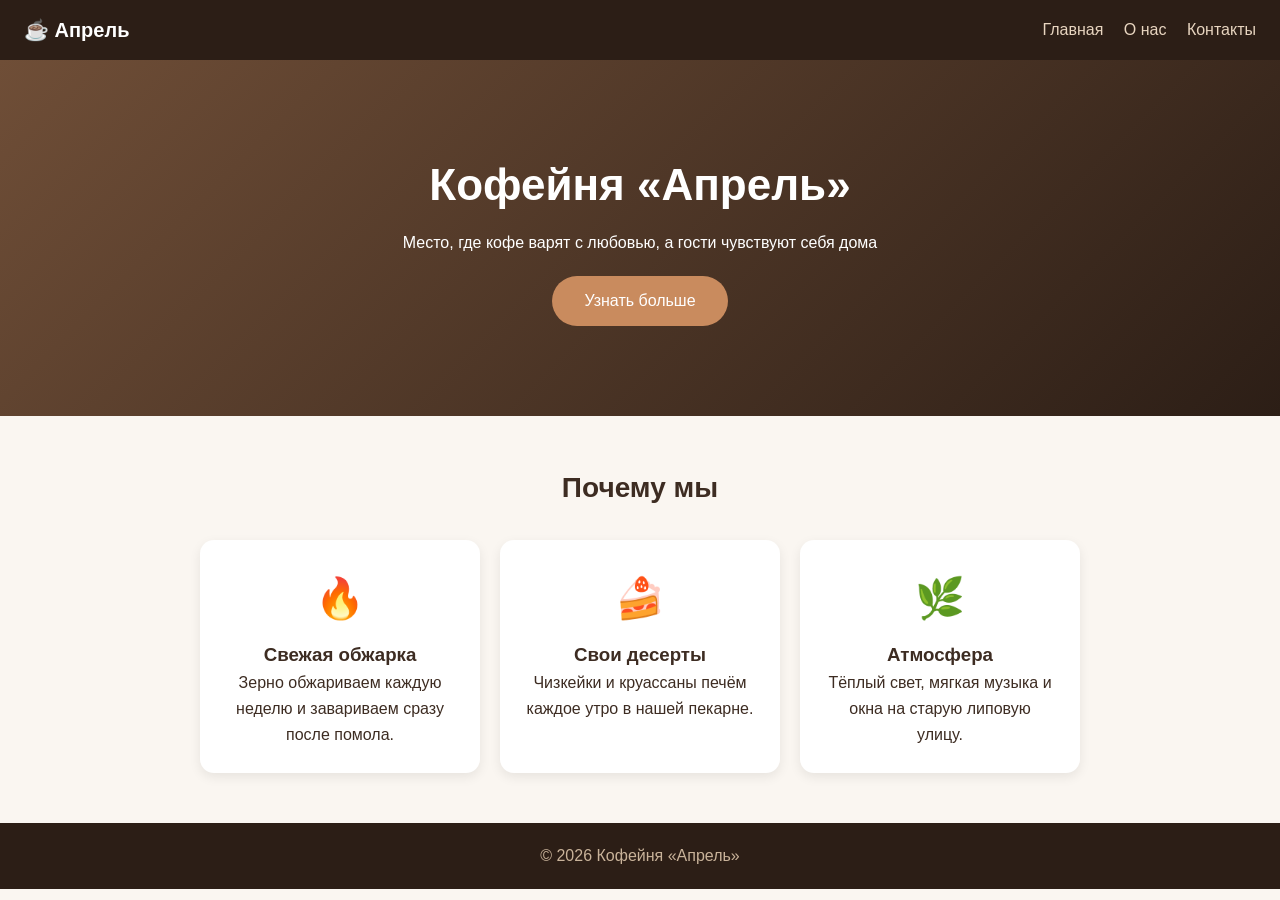
==== index.html @ be5c1bcc "Add files via upload" ====
<!DOCTYPE html>
<html lang="ru">
<head>
  <meta charset="UTF-8">
  <meta name="viewport" content="width=device-width, initial-scale=1.0">
  <title>Кофейня «Апрель» — главная</title>
  <link rel="stylesheet" href="style.css">
</head>
<body>
  <header class="header">
    <div class="logo">☕ Апрель</div>
    <nav class="nav">
      <a href="index.html">Главная</a>
      <a href="about.html">О нас</a>
      <a href="contacts.html">Контакты</a>
    </nav>
  </header>

  <section class="hero">
    <h1>Кофейня «Апрель»</h1>
    <p>Место, где кофе варят с любовью, а гости чувствуют себя дома</p>
    <a href="about.html" class="btn">Узнать больше</a>
  </section>

  <section class="section">
    <h2>Почему мы</h2>
    <div class="cards">
      <div class="card">
        <div class="icon">🔥</div>
        <h3>Свежая обжарка</h3>
        <p>Зерно обжариваем каждую неделю и завариваем сразу после помола.</p>
      </div>
      <div class="card">
        <div class="icon">🍰</div>
        <h3>Свои десерты</h3>
        <p>Чизкейки и круассаны печём каждое утро в нашей пекарне.</p>
      </div>
      <div class="card">
        <div class="icon">🌿</div>
        <h3>Атмосфера</h3>
        <p>Тёплый свет, мягкая музыка и окна на старую липовую улицу.</p>
      </div>
    </div>
  </section>

  <footer class="footer">© 2026 Кофейня «Апрель»</footer>
</body>
</html>
---- style.css ----
* { margin: 0; padding: 0; box-sizing: border-box; }

body {
  font-family: Arial, sans-serif;
  background: #faf6f1;
  color: #3d2c22;
  line-height: 1.6;
}

.header {
  display: flex;
  justify-content: space-between;
  align-items: center;
  padding: 14px 24px;
  background: #2c1e16;
}

.logo { color: #fff; font-weight: bold; font-size: 20px; }

.nav a {
  color: #e8d5c0;
  text-decoration: none;
  margin-left: 16px;
}

.nav a:hover { color: #fff; }

.hero {
  padding: 90px 20px;
  text-align: center;
  color: #fff;
  background: linear-gradient(135deg, #6f4e37, #2c1e16);
}

.hero.small { padding: 50px 20px; }

.hero h1 { font-size: 44px; margin-bottom: 10px; }

.btn {
  display: inline-block;
  margin-top: 20px;
  background: #c98b5e;
  color: #fff;
  text-decoration: none;
  padding: 12px 32px;
  border-radius: 30px;
  border: none;
  font-size: 16px;
  cursor: pointer;
}

.section {
  max-width: 1000px;
  margin: 0 auto;
  padding: 50px 20px;
}

.section h2 { text-align: center; margin-bottom: 30px; font-size: 28px; }

.cards { display: flex; gap: 20px; flex-wrap: wrap; justify-content: center; }

.card {
  background: #fff;
  border-radius: 14px;
  padding: 26px;
  width: 280px;
  text-align: center;
  box-shadow: 0 4px 12px rgba(0,0,0,0.08);
}

.icon { font-size: 40px; margin-bottom: 10px; }

.block {
  background: #fff;
  border-radius: 14px;
  padding: 26px;
  margin-bottom: 20px;
  box-shadow: 0 4px 12px rgba(0,0,0,0.08);
}

.block ul { margin-left: 22px; }

form input, form textarea {
  width: 100%;
  padding: 12px;
  margin-bottom: 12px;
  border: 1px solid #d9c8b8;
  border-radius: 8px;
  font-size: 15px;
  font-family: inherit;
}

#result { margin-top: 10px; color: #2e7d32; font-weight: bold; }

.footer {
  background: #2c1e16;
  color: #c9b39a;
  text-align: center;
  padding: 20px;
}
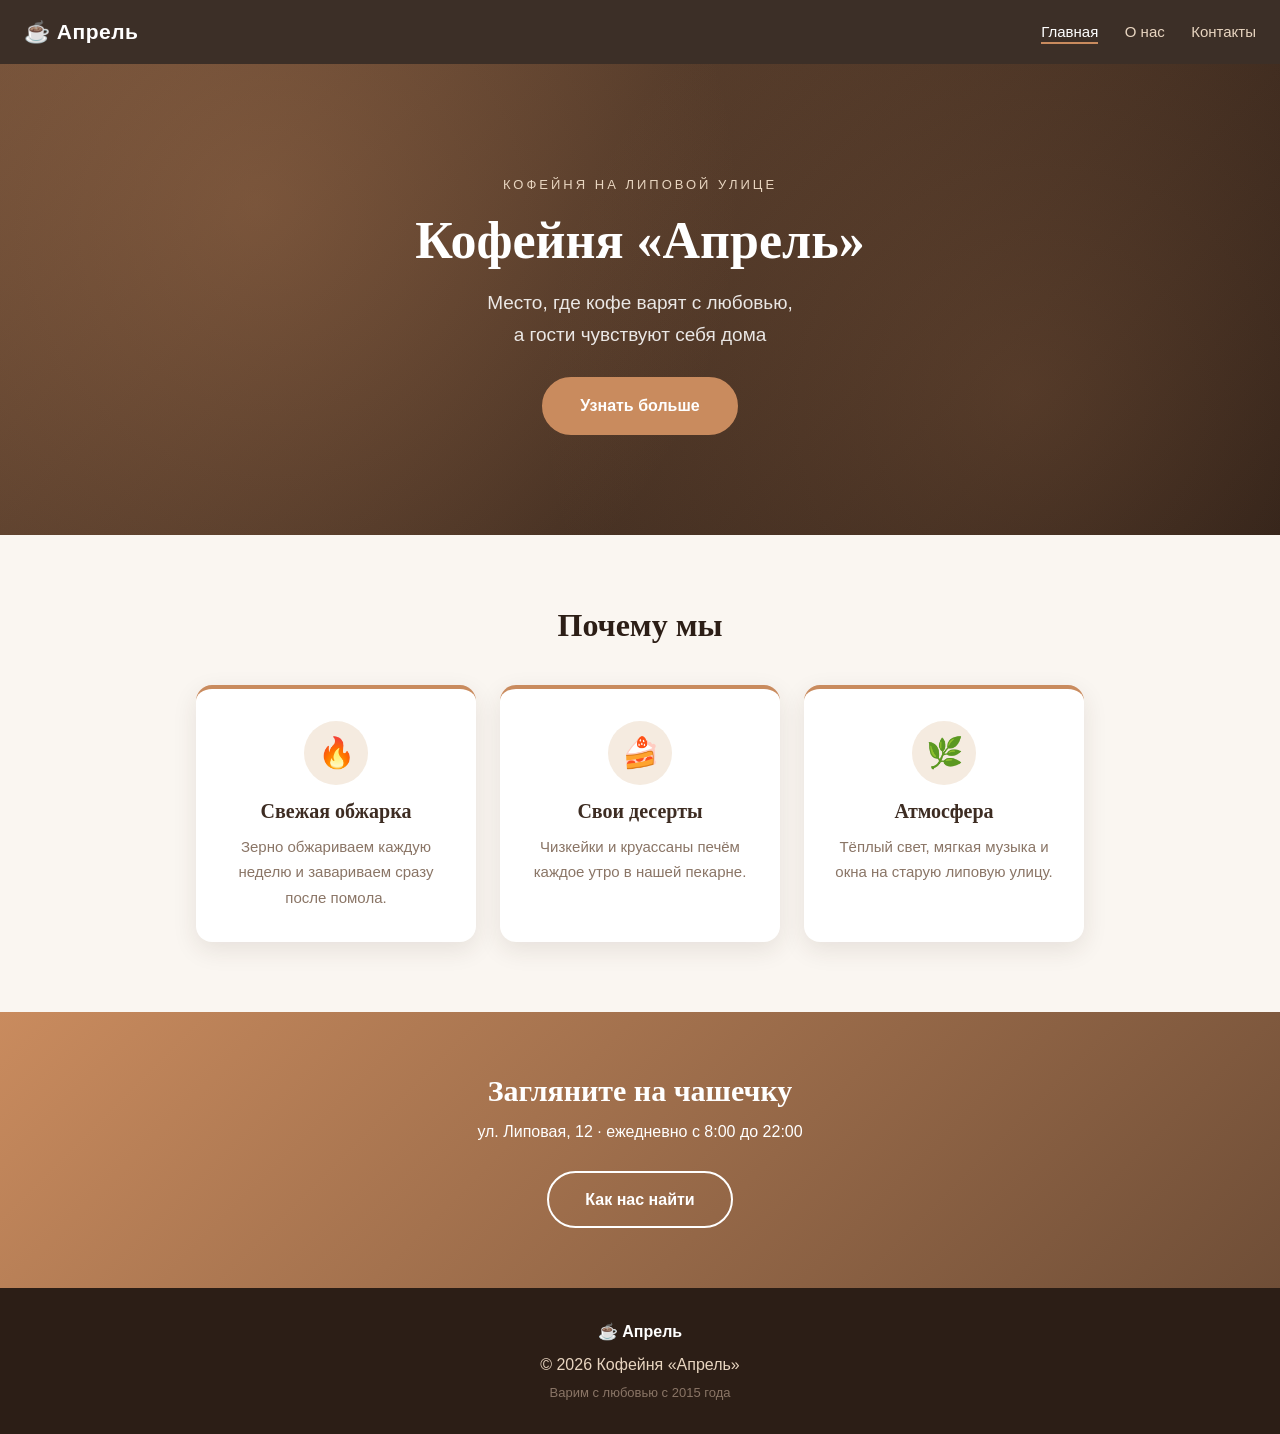
==== commit 713ba9f7: "Add files via upload" ====
--- a/index.html
+++ b/index.html
@@ -7,42 +7,55 @@
   <link rel="stylesheet" href="style.css">
 </head>
 <body>
-  <header class="header">
-    <div class="logo">☕ Апрель</div>
+  <header class="header" id="header">
+    <a class="logo" href="index.html">☕ Апрель</a>
     <nav class="nav">
-      <a href="index.html">Главная</a>
-      <a href="about.html">О нас</a>
+      <a href="index.html" class="active">Главная</a>
+      <a href="about (1).html">О нас</a>
       <a href="contacts.html">Контакты</a>
     </nav>
   </header>
 
   <section class="hero">
+    <p class="hero-eyebrow">Кофейня на Липовой улице</p>
     <h1>Кофейня «Апрель»</h1>
-    <p>Место, где кофе варят с любовью, а гости чувствуют себя дома</p>
-    <a href="about.html" class="btn">Узнать больше</a>
+    <p class="hero-text">Место, где кофе варят с любовью,<br>а гости чувствуют себя дома</p>
+    <a href="about (1).html" class="btn">Узнать больше</a>
   </section>
 
   <section class="section">
-    <h2>Почему мы</h2>
+    <h2 class="section-title">Почему мы</h2>
     <div class="cards">
-      <div class="card">
+      <article class="card reveal">
         <div class="icon">🔥</div>
         <h3>Свежая обжарка</h3>
         <p>Зерно обжариваем каждую неделю и завариваем сразу после помола.</p>
-      </div>
-      <div class="card">
+      </article>
+      <article class="card reveal">
         <div class="icon">🍰</div>
         <h3>Свои десерты</h3>
         <p>Чизкейки и круассаны печём каждое утро в нашей пекарне.</p>
-      </div>
-      <div class="card">
+      </article>
+      <article class="card reveal">
         <div class="icon">🌿</div>
         <h3>Атмосфера</h3>
         <p>Тёплый свет, мягкая музыка и окна на старую липовую улицу.</p>
-      </div>
+      </article>
     </div>
   </section>
 
-  <footer class="footer">© 2026 Кофейня «Апрель»</footer>
+  <section class="banner reveal">
+    <h2>Загляните на чашечку</h2>
+    <p>ул. Липовая, 12 &middot; ежедневно с 8:00 до 22:00</p>
+    <a href="contacts.html" class="btn btn-outline">Как нас найти</a>
+  </section>
+
+  <footer class="footer">
+    <p class="footer-logo">☕ Апрель</p>
+    <p>© 2026 Кофейня «Апрель»</p>
+    <p class="footer-note">Варим с любовью с 2015 года</p>
+  </footer>
+
+  <script src="script.js"></script>
 </body>
 </html>
--- a/style.css
+++ b/style.css
@@ -1,101 +1,306 @@
+/* ===== Переменные и база ===== */
+:root {
+  --bg: #faf6f1;
+  --surface: #ffffff;
+  --dark: #2c1e16;
+  --dark-soft: #3d2c22;
+  --coffee: #6f4e37;
+  --accent: #c98b5e;
+  --accent-dark: #a96a3f;
+  --cream: #e8d5c0;
+  --muted: #8a7566;
+  --radius: 16px;
+  --shadow: 0 8px 24px rgba(61, 44, 34, 0.10);
+  --shadow-hover: 0 14px 34px rgba(61, 44, 34, 0.18);
+  --transition: 0.25s ease;
+}
+
 * { margin: 0; padding: 0; box-sizing: border-box; }
 
+html { scroll-behavior: smooth; }
+
 body {
-  font-family: Arial, sans-serif;
-  background: #faf6f1;
-  color: #3d2c22;
-  line-height: 1.6;
-}
-
+  font-family: "Segoe UI", "Helvetica Neue", Arial, sans-serif;
+  background: var(--bg);
+  color: var(--dark-soft);
+  line-height: 1.7;
+}
+
+h1, h2, h3 { font-family: Georgia, "Times New Roman", serif; line-height: 1.25; }
+
+img { max-width: 100%; }
+
+/* ===== Шапка ===== */
 .header {
+  position: sticky;
+  top: 0;
+  z-index: 10;
   display: flex;
   justify-content: space-between;
   align-items: center;
   padding: 14px 24px;
-  background: #2c1e16;
-}
-
-.logo { color: #fff; font-weight: bold; font-size: 20px; }
+  background: rgba(44, 30, 22, 0.92);
+  backdrop-filter: blur(8px);
+  transition: box-shadow var(--transition);
+}
+
+.header.scrolled { box-shadow: 0 4px 16px rgba(0, 0, 0, 0.25); }
+
+.logo {
+  color: #fff;
+  font-weight: 700;
+  font-size: 21px;
+  letter-spacing: 0.5px;
+  text-decoration: none;
+  transition: color var(--transition);
+}
+
+.logo:hover { color: var(--accent); }
 
 .nav a {
-  color: #e8d5c0;
+  color: var(--cream);
   text-decoration: none;
-  margin-left: 16px;
-}
-
-.nav a:hover { color: #fff; }
-
+  margin-left: 22px;
+  font-size: 15px;
+  position: relative;
+  padding: 4px 0;
+  transition: color var(--transition);
+}
+
+.nav a::after {
+  content: "";
+  position: absolute;
+  left: 0;
+  bottom: 0;
+  width: 100%;
+  height: 2px;
+  background: var(--accent);
+  transform: scaleX(0);
+  transform-origin: left;
+  transition: transform var(--transition);
+}
+
+.nav a:hover, .nav a.active { color: #fff; }
+.nav a:hover::after, .nav a.active::after { transform: scaleX(1); }
+
+/* ===== Hero ===== */
 .hero {
-  padding: 90px 20px;
+  padding: 110px 20px 100px;
   text-align: center;
   color: #fff;
-  background: linear-gradient(135deg, #6f4e37, #2c1e16);
-}
-
-.hero.small { padding: 50px 20px; }
-
-.hero h1 { font-size: 44px; margin-bottom: 10px; }
-
+  background:
+    radial-gradient(circle at 20% 30%, rgba(201, 139, 94, 0.25), transparent 45%),
+    radial-gradient(circle at 80% 70%, rgba(201, 139, 94, 0.18), transparent 45%),
+    linear-gradient(135deg, var(--coffee), var(--dark));
+}
+
+.hero-small { padding: 70px 20px 60px; }
+
+.hero-eyebrow {
+  text-transform: uppercase;
+  letter-spacing: 3px;
+  font-size: 13px;
+  color: var(--cream);
+  margin-bottom: 12px;
+}
+
+.hero h1 { font-size: 52px; margin-bottom: 14px; }
+.hero-small h1 { font-size: 40px; }
+
+.hero-text { font-size: 19px; color: rgba(255, 255, 255, 0.88); }
+
+/* ===== Кнопки ===== */
 .btn {
   display: inline-block;
-  margin-top: 20px;
-  background: #c98b5e;
+  margin-top: 26px;
+  background: var(--accent);
   color: #fff;
   text-decoration: none;
-  padding: 12px 32px;
+  padding: 13px 36px;
   border-radius: 30px;
-  border: none;
+  border: 2px solid var(--accent);
   font-size: 16px;
+  font-weight: 600;
   cursor: pointer;
-}
-
+  transition: background var(--transition), transform var(--transition), box-shadow var(--transition);
+}
+
+.btn:hover {
+  background: var(--accent-dark);
+  border-color: var(--accent-dark);
+  transform: translateY(-2px);
+  box-shadow: var(--shadow-hover);
+}
+
+.btn-outline {
+  background: transparent;
+  border-color: #fff;
+}
+
+.btn-outline:hover { background: rgba(255, 255, 255, 0.15); border-color: #fff; }
+
+/* ===== Секции ===== */
 .section {
   max-width: 1000px;
   margin: 0 auto;
-  padding: 50px 20px;
-}
-
-.section h2 { text-align: center; margin-bottom: 30px; font-size: 28px; }
-
-.cards { display: flex; gap: 20px; flex-wrap: wrap; justify-content: center; }
+  padding: 70px 20px;
+}
+
+.section-title {
+  text-align: center;
+  margin-bottom: 40px;
+  font-size: 32px;
+  color: var(--dark);
+}
+
+.section-title.left { text-align: left; margin-bottom: 18px; }
+
+.lead { font-size: 18px; margin-bottom: 14px; }
+
+.block {
+  background: var(--surface);
+  border-radius: var(--radius);
+  padding: 34px;
+  margin-bottom: 20px;
+  box-shadow: var(--shadow);
+}
+
+.block p { margin-bottom: 10px; }
+
+/* ===== Карточки ===== */
+.cards {
+  display: flex;
+  gap: 24px;
+  flex-wrap: wrap;
+  justify-content: center;
+}
 
 .card {
-  background: #fff;
-  border-radius: 14px;
-  padding: 26px;
+  background: var(--surface);
+  border-radius: var(--radius);
+  padding: 32px 26px;
   width: 280px;
   text-align: center;
-  box-shadow: 0 4px 12px rgba(0,0,0,0.08);
-}
-
-.icon { font-size: 40px; margin-bottom: 10px; }
-
-.block {
-  background: #fff;
-  border-radius: 14px;
-  padding: 26px;
-  margin-bottom: 20px;
-  box-shadow: 0 4px 12px rgba(0,0,0,0.08);
-}
-
-.block ul { margin-left: 22px; }
+  box-shadow: var(--shadow);
+  border-top: 4px solid var(--accent);
+  transition: transform var(--transition), box-shadow var(--transition);
+}
+
+.card:hover {
+  transform: translateY(-6px);
+  box-shadow: var(--shadow-hover);
+}
+
+.card h3 { margin: 8px 0 10px; font-size: 20px; }
+.card p { color: var(--muted); font-size: 15px; }
+
+.icon {
+  width: 64px;
+  height: 64px;
+  margin: 0 auto 14px;
+  display: flex;
+  align-items: center;
+  justify-content: center;
+  font-size: 30px;
+  background: #f5ebe0;
+  border-radius: 50%;
+}
+
+/* ===== Баннер-приглашение ===== */
+.banner {
+  text-align: center;
+  color: #fff;
+  padding: 60px 20px;
+  background: linear-gradient(135deg, var(--accent), var(--coffee));
+}
+
+.banner h2 { font-size: 30px; margin-bottom: 8px; }
+
+/* ===== Контакты ===== */
+.contact-grid {
+  display: flex;
+  gap: 24px;
+  flex-wrap: wrap;
+  justify-content: center;
+  margin-bottom: 40px;
+}
+
+.contact-item {
+  background: var(--surface);
+  border-radius: var(--radius);
+  padding: 28px 24px;
+  width: 260px;
+  text-align: center;
+  box-shadow: var(--shadow);
+}
+
+.contact-item p { color: var(--muted); }
+.contact-item a { color: var(--coffee); text-decoration: none; font-weight: 600; }
+.contact-item a:hover { color: var(--accent-dark); }
+
+/* ===== Форма ===== */
+form label {
+  display: block;
+  font-size: 14px;
+  font-weight: 600;
+  margin-bottom: 6px;
+  color: var(--dark);
+}
 
 form input, form textarea {
   width: 100%;
-  padding: 12px;
-  margin-bottom: 12px;
+  padding: 12px 14px;
+  margin-bottom: 16px;
   border: 1px solid #d9c8b8;
-  border-radius: 8px;
+  border-radius: 10px;
   font-size: 15px;
   font-family: inherit;
-}
-
-#result { margin-top: 10px; color: #2e7d32; font-weight: bold; }
-
+  background: #fdfaf7;
+  transition: border-color var(--transition), box-shadow var(--transition);
+}
+
+form input:focus, form textarea:focus {
+  outline: none;
+  border-color: var(--accent);
+  box-shadow: 0 0 0 3px rgba(201, 139, 94, 0.25);
+}
+
+form .btn { margin-top: 4px; }
+
+.form-result { margin-top: 14px; color: #2e7d32; font-weight: 600; }
+
+/* ===== Подвал ===== */
 .footer {
-  background: #2c1e16;
-  color: #c9b39a;
-  text-align: center;
-  padding: 20px;
-}
-
+  background: var(--dark);
+  color: var(--cream);
+  text-align: center;
+  padding: 30px 20px;
+}
+
+.footer-logo { font-weight: 700; color: #fff; margin-bottom: 6px; }
+.footer-note { font-size: 13px; color: var(--muted); margin-top: 4px; }
+
+/* ===== Анимация появления ===== */
+.reveal {
+  opacity: 0;
+  transform: translateY(24px);
+  transition: opacity 0.6s ease, transform 0.6s ease;
+}
+
+.reveal.visible {
+  opacity: 1;
+  transform: translateY(0);
+}
+
+/* ===== Адаптивность ===== */
+@media (max-width: 640px) {
+  .header { flex-direction: column; gap: 8px; padding: 12px 16px; }
+  .nav a { margin: 0 8px; }
+  .hero { padding: 70px 16px 60px; }
+  .hero h1 { font-size: 34px; }
+  .hero-small h1 { font-size: 30px; }
+  .hero-text { font-size: 16px; }
+  .section { padding: 50px 16px; }
+  .section-title { font-size: 26px; }
+  .block { padding: 24px 18px; }
+}
